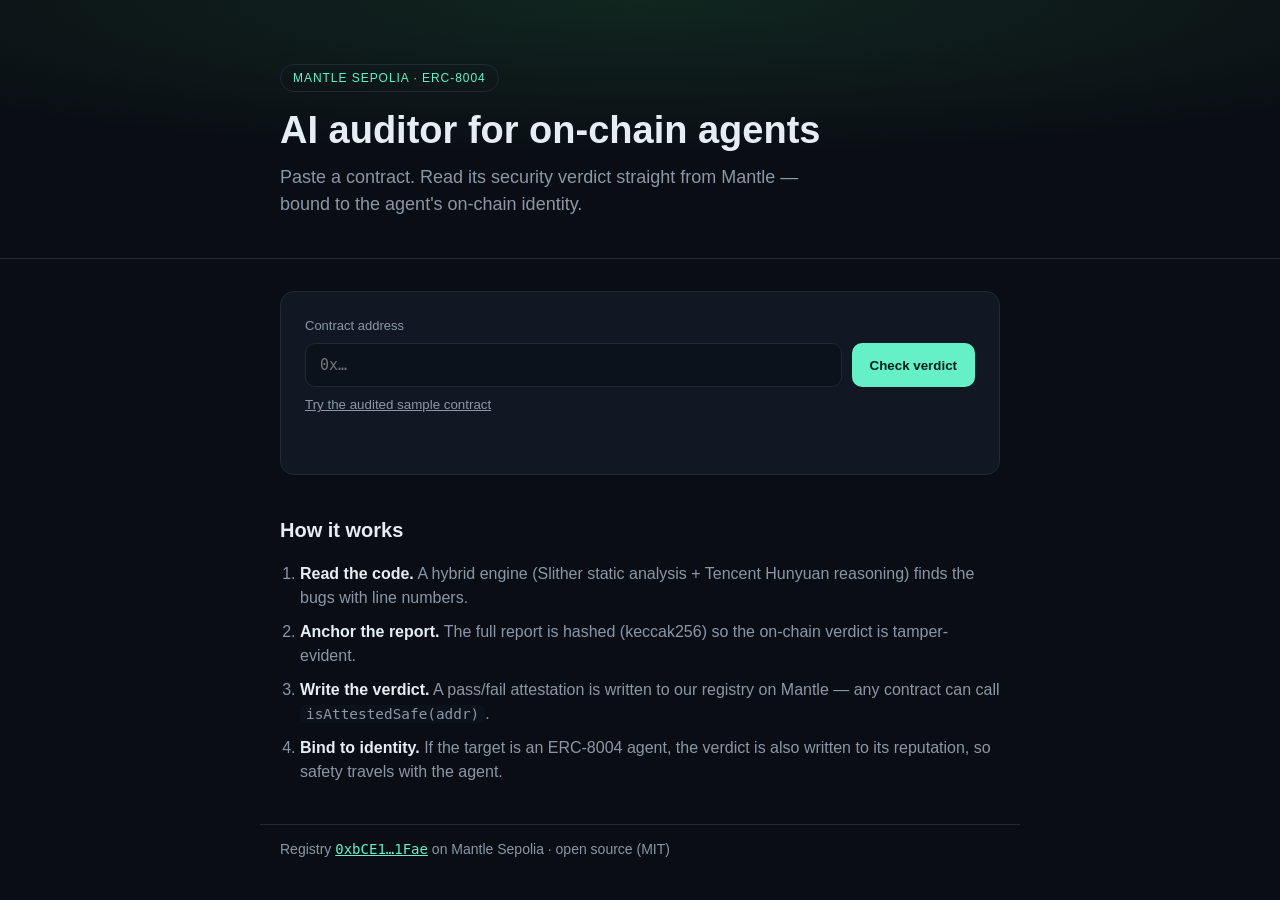
==== docs/index.html @ 2585a939 "Public frontend (reads live verdicts from Mantle), README, MIT LICENSE" ====
<!DOCTYPE html>
<html lang="en">
<head>
  <meta charset="UTF-8" />
  <meta name="viewport" content="width=device-width, initial-scale=1.0" />
  <title>Mantle Agent Auditor — on-chain safety verdicts for AI agents</title>
  <meta name="description" content="AI auditor for on-chain agents. Every verdict is written to Mantle and bound to the contract's ERC-8004 agent identity." />
  <link rel="stylesheet" href="styles.css" />
</head>
<body>
  <header class="hero">
    <div class="wrap">
      <div class="badge">Mantle Sepolia · ERC-8004</div>
      <h1>AI auditor for on-chain agents</h1>
      <p class="tag">Paste a contract. Read its security verdict straight from Mantle — bound to the agent's on-chain identity.</p>
    </div>
  </header>

  <main class="wrap">
    <section class="panel">
      <label for="addr">Contract address</label>
      <div class="row">
        <input id="addr" type="text" placeholder="0x…" spellcheck="false" autocomplete="off" />
        <button id="check">Check verdict</button>
      </div>
      <button id="sample" class="link">Try the audited sample contract</button>
      <p id="status" class="status"></p>
    </section>

    <section id="result" class="result hidden">
      <div class="verdict-head">
        <span id="verdict-pill" class="pill"></span>
        <span id="verdict-target" class="mono"></span>
      </div>
      <div class="grid">
        <div class="cell"><div class="k">Findings</div><div class="v" id="r-count">—</div></div>
        <div class="cell"><div class="k">Highest severity</div><div class="v" id="r-sev">—</div></div>
        <div class="cell"><div class="k">ERC-8004 agent</div><div class="v" id="r-agent">—</div></div>
        <div class="cell"><div class="k">Audited</div><div class="v" id="r-time">—</div></div>
      </div>
      <div class="hashrow"><span class="k">Report hash</span><code id="r-hash" class="mono">—</code></div>
      <div class="hashrow"><span class="k">Auditor</span><code id="r-auditor" class="mono">—</code></div>
      <div id="links" class="links"></div>
    </section>

    <section class="how">
      <h2>How it works</h2>
      <ol>
        <li><b>Read the code.</b> A hybrid engine (Slither static analysis + Tencent Hunyuan reasoning) finds the bugs with line numbers.</li>
        <li><b>Anchor the report.</b> The full report is hashed (keccak256) so the on-chain verdict is tamper-evident.</li>
        <li><b>Write the verdict.</b> A pass/fail attestation is written to our registry on Mantle — any contract can call <code>isAttestedSafe(addr)</code>.</li>
        <li><b>Bind to identity.</b> If the target is an ERC-8004 agent, the verdict is also written to its reputation, so safety travels with the agent.</li>
      </ol>
    </section>
  </main>

  <footer class="wrap">
    <p>Registry <a id="reg-link" class="mono" target="_blank" rel="noopener"></a> on Mantle Sepolia · open source (MIT)</p>
  </footer>

  <script src="vendor/ethers.umd.min.js"></script>
  <script src="app.js"></script>
</body>
</html>
---- docs/styles.css ----
:root {
  --bg: #0a0e14;
  --panel: #121823;
  --line: #1f2937;
  --text: #e6edf3;
  --muted: #8b97a7;
  --accent: #4ade80;
  --bad: #f87171;
  --warn: #fbbf24;
  --mantle: #65f0c8;
}
* { box-sizing: border-box; }
body {
  margin: 0;
  background: var(--bg);
  color: var(--text);
  font: 16px/1.5 -apple-system, BlinkMacSystemFont, "Segoe UI", Roboto, sans-serif;
}
.wrap { max-width: 760px; margin: 0 auto; padding: 0 20px; }
.mono { font-family: ui-monospace, "SF Mono", Menlo, monospace; }

.hero { padding: 64px 0 40px; background: radial-gradient(120% 100% at 50% 0, #11261f 0, var(--bg) 60%); border-bottom: 1px solid var(--line); }
.badge { display: inline-block; font-size: 12px; letter-spacing: .08em; text-transform: uppercase; color: var(--mantle); border: 1px solid var(--line); border-radius: 999px; padding: 4px 12px; margin-bottom: 18px; }
h1 { font-size: 38px; line-height: 1.1; margin: 0 0 12px; }
.tag { color: var(--muted); font-size: 18px; max-width: 560px; margin: 0; }

.panel { background: var(--panel); border: 1px solid var(--line); border-radius: 14px; padding: 24px; margin: 32px 0; }
label { display: block; font-size: 13px; color: var(--muted); margin-bottom: 8px; }
.row { display: flex; gap: 10px; }
input { flex: 1; background: #0c121b; border: 1px solid var(--line); color: var(--text); border-radius: 10px; padding: 12px 14px; font-family: ui-monospace, Menlo, monospace; font-size: 15px; }
input:focus { outline: none; border-color: var(--mantle); }
button { background: var(--mantle); color: #042018; border: 0; border-radius: 10px; padding: 12px 18px; font-weight: 700; cursor: pointer; }
button:hover { filter: brightness(1.08); }
.link { background: none; color: var(--muted); padding: 10px 0 0; font-weight: 500; text-decoration: underline; }
.status { min-height: 20px; margin: 14px 0 0; font-size: 14px; color: var(--muted); }
.status.err { color: var(--bad); }
.status.warn { color: var(--warn); }

.result { background: var(--panel); border: 1px solid var(--line); border-radius: 14px; padding: 24px; margin-bottom: 32px; }
.hidden { display: none; }
.verdict-head { display: flex; align-items: center; gap: 12px; flex-wrap: wrap; margin-bottom: 20px; }
.pill { font-weight: 800; letter-spacing: .06em; padding: 6px 14px; border-radius: 8px; font-size: 14px; }
.pill.ok { background: rgba(74,222,128,.15); color: var(--accent); border: 1px solid rgba(74,222,128,.4); }
.pill.bad { background: rgba(248,113,113,.15); color: var(--bad); border: 1px solid rgba(248,113,113,.4); }
.verdict-target { color: var(--muted); font-size: 14px; word-break: break-all; }

.grid { display: grid; grid-template-columns: repeat(2, 1fr); gap: 1px; background: var(--line); border: 1px solid var(--line); border-radius: 10px; overflow: hidden; margin-bottom: 16px; }
.cell { background: var(--panel); padding: 14px 16px; }
.k { font-size: 12px; color: var(--muted); text-transform: uppercase; letter-spacing: .05em; }
.v { font-size: 18px; font-weight: 600; margin-top: 4px; }
.hashrow { display: flex; gap: 12px; align-items: baseline; padding: 8px 0; border-top: 1px solid var(--line); font-size: 13px; }
.hashrow .k { white-space: nowrap; }
.hashrow code { color: var(--text); word-break: break-all; }
.links { margin-top: 16px; display: flex; gap: 16px; flex-wrap: wrap; align-items: center; }
.links a { color: var(--mantle); text-decoration: none; }
.erc { font-size: 13px; color: var(--accent); border: 1px solid rgba(74,222,128,.3); border-radius: 999px; padding: 4px 12px; }

.how { margin: 40px 0; }
.how h2 { font-size: 20px; }
.how ol { padding-left: 20px; color: var(--muted); }
.how li { margin-bottom: 10px; }
.how b { color: var(--text); }
code { font-family: ui-monospace, Menlo, monospace; background: #0c121b; padding: 1px 6px; border-radius: 5px; font-size: .9em; }

footer { border-top: 1px solid var(--line); padding: 24px 0 48px; color: var(--muted); font-size: 14px; }
footer a { color: var(--mantle); }

@media (max-width: 560px) { h1 { font-size: 30px; } .row { flex-direction: column; } }
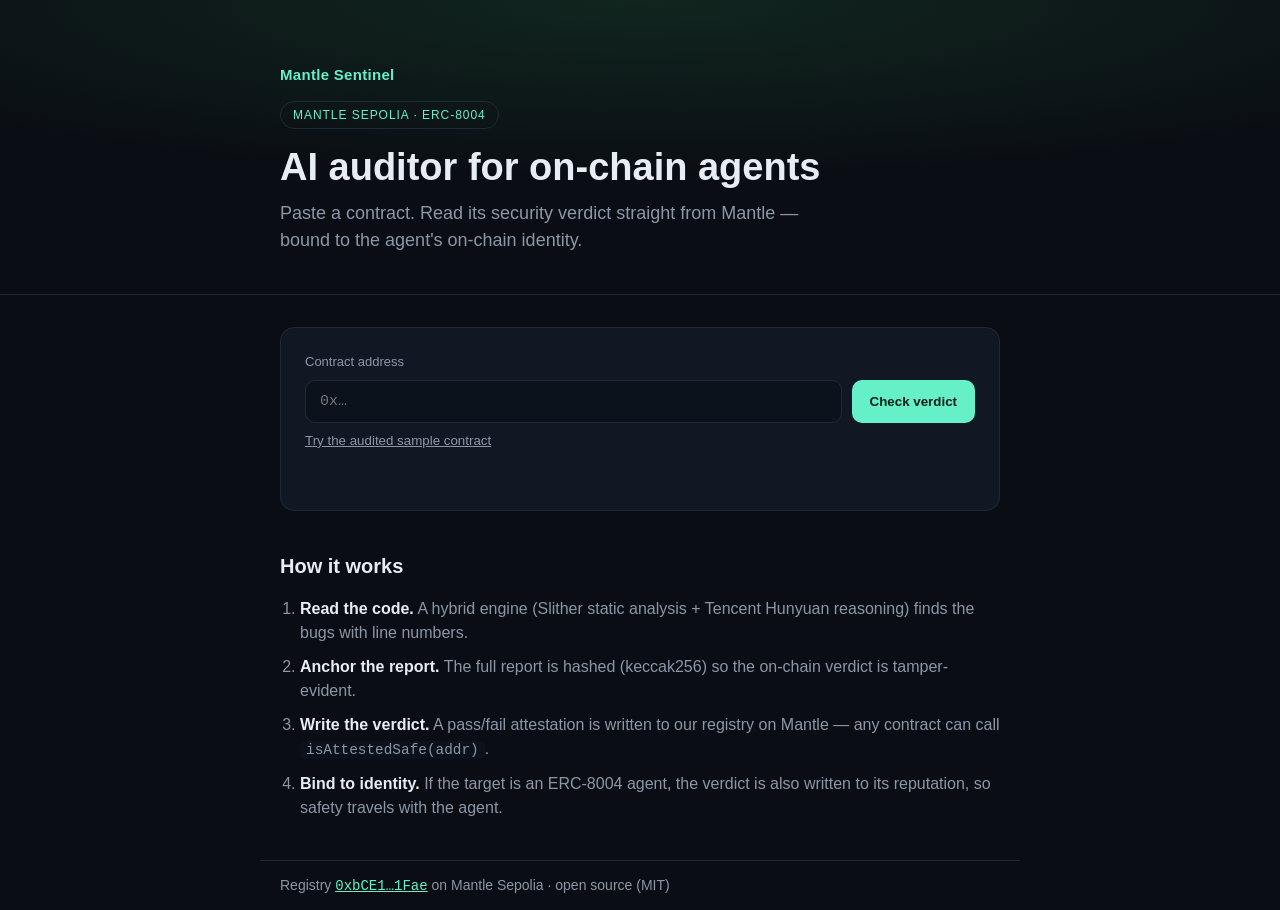
==== commit 7c73f841: "Rebrand to Mantle Sentinel" ====
--- a/docs/index.html
+++ b/docs/index.html
@@ -3,13 +3,14 @@
 <head>
   <meta charset="UTF-8" />
   <meta name="viewport" content="width=device-width, initial-scale=1.0" />
-  <title>Mantle Agent Auditor — on-chain safety verdicts for AI agents</title>
-  <meta name="description" content="AI auditor for on-chain agents. Every verdict is written to Mantle and bound to the contract's ERC-8004 agent identity." />
+  <title>Mantle Sentinel — on-chain safety verdicts for AI agents</title>
+  <meta name="description" content="Mantle Sentinel: AI auditor for on-chain agents. Every verdict is written to Mantle and bound to the contract's ERC-8004 agent identity." />
   <link rel="stylesheet" href="styles.css" />
 </head>
 <body>
   <header class="hero">
     <div class="wrap">
+      <div class="brand">Mantle Sentinel</div>
       <div class="badge">Mantle Sepolia · ERC-8004</div>
       <h1>AI auditor for on-chain agents</h1>
       <p class="tag">Paste a contract. Read its security verdict straight from Mantle — bound to the agent's on-chain identity.</p>
--- a/docs/styles.css
+++ b/docs/styles.css
@@ -20,6 +20,7 @@
 .mono { font-family: ui-monospace, "SF Mono", Menlo, monospace; }
 
 .hero { padding: 64px 0 40px; background: radial-gradient(120% 100% at 50% 0, #11261f 0, var(--bg) 60%); border-bottom: 1px solid var(--line); }
+.brand { font-weight: 800; font-size: 15px; letter-spacing: .02em; color: var(--mantle); margin-bottom: 14px; }
 .badge { display: inline-block; font-size: 12px; letter-spacing: .08em; text-transform: uppercase; color: var(--mantle); border: 1px solid var(--line); border-radius: 999px; padding: 4px 12px; margin-bottom: 18px; }
 h1 { font-size: 38px; line-height: 1.1; margin: 0 0 12px; }
 .tag { color: var(--muted); font-size: 18px; max-width: 560px; margin: 0; }
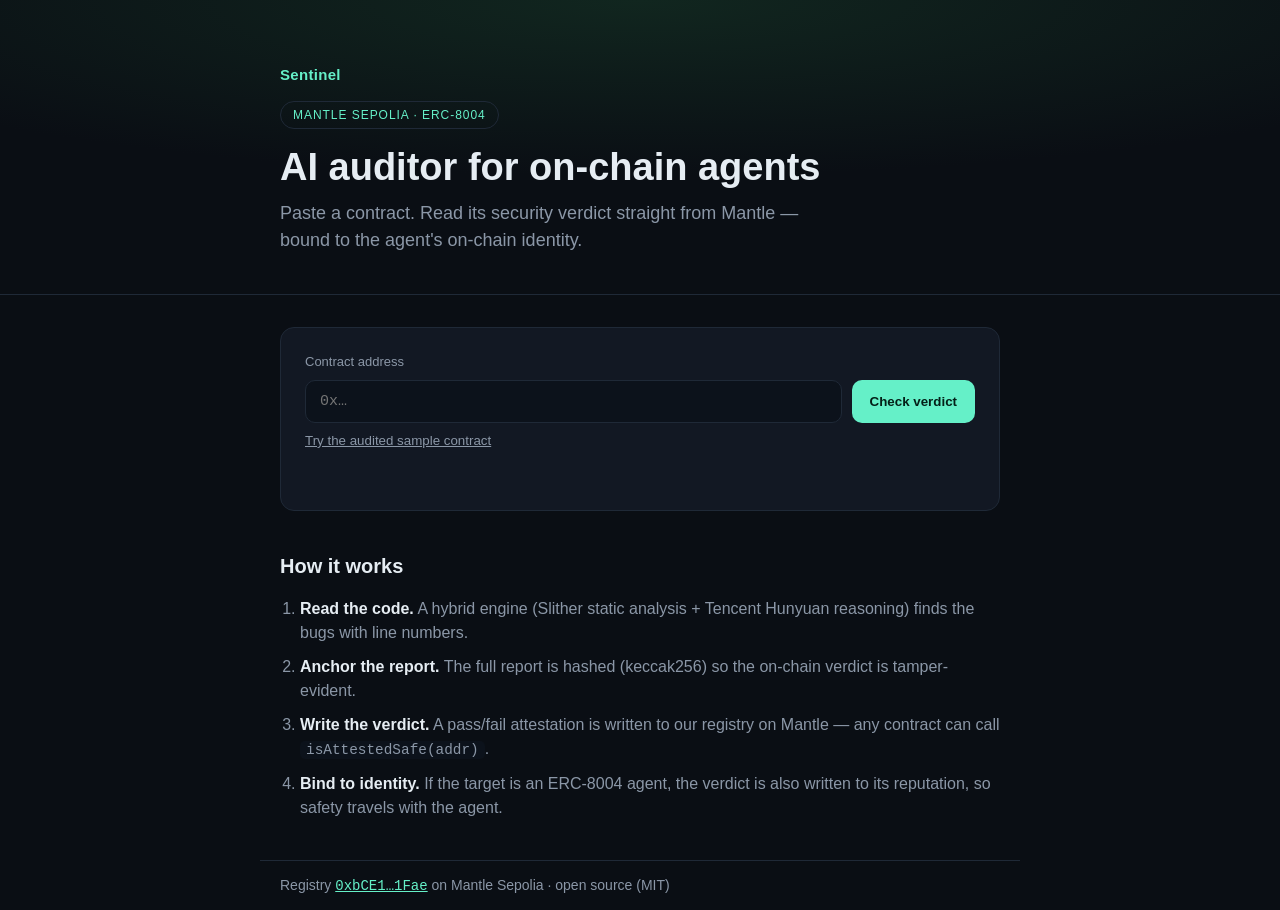
==== commit 8b4bd5e4: "Official name is Sentinel (repo/folder stays mantle-sentinel); add live demo link" ====
--- a/docs/index.html
+++ b/docs/index.html
@@ -3,14 +3,14 @@
 <head>
   <meta charset="UTF-8" />
   <meta name="viewport" content="width=device-width, initial-scale=1.0" />
-  <title>Mantle Sentinel — on-chain safety verdicts for AI agents</title>
-  <meta name="description" content="Mantle Sentinel: AI auditor for on-chain agents. Every verdict is written to Mantle and bound to the contract's ERC-8004 agent identity." />
+  <title>Sentinel — on-chain safety verdicts for AI agents</title>
+  <meta name="description" content="Sentinel: AI auditor for on-chain agents. Every verdict is written to Mantle and bound to the contract's ERC-8004 agent identity." />
   <link rel="stylesheet" href="styles.css" />
 </head>
 <body>
   <header class="hero">
     <div class="wrap">
-      <div class="brand">Mantle Sentinel</div>
+      <div class="brand">Sentinel</div>
       <div class="badge">Mantle Sepolia · ERC-8004</div>
       <h1>AI auditor for on-chain agents</h1>
       <p class="tag">Paste a contract. Read its security verdict straight from Mantle — bound to the agent's on-chain identity.</p>
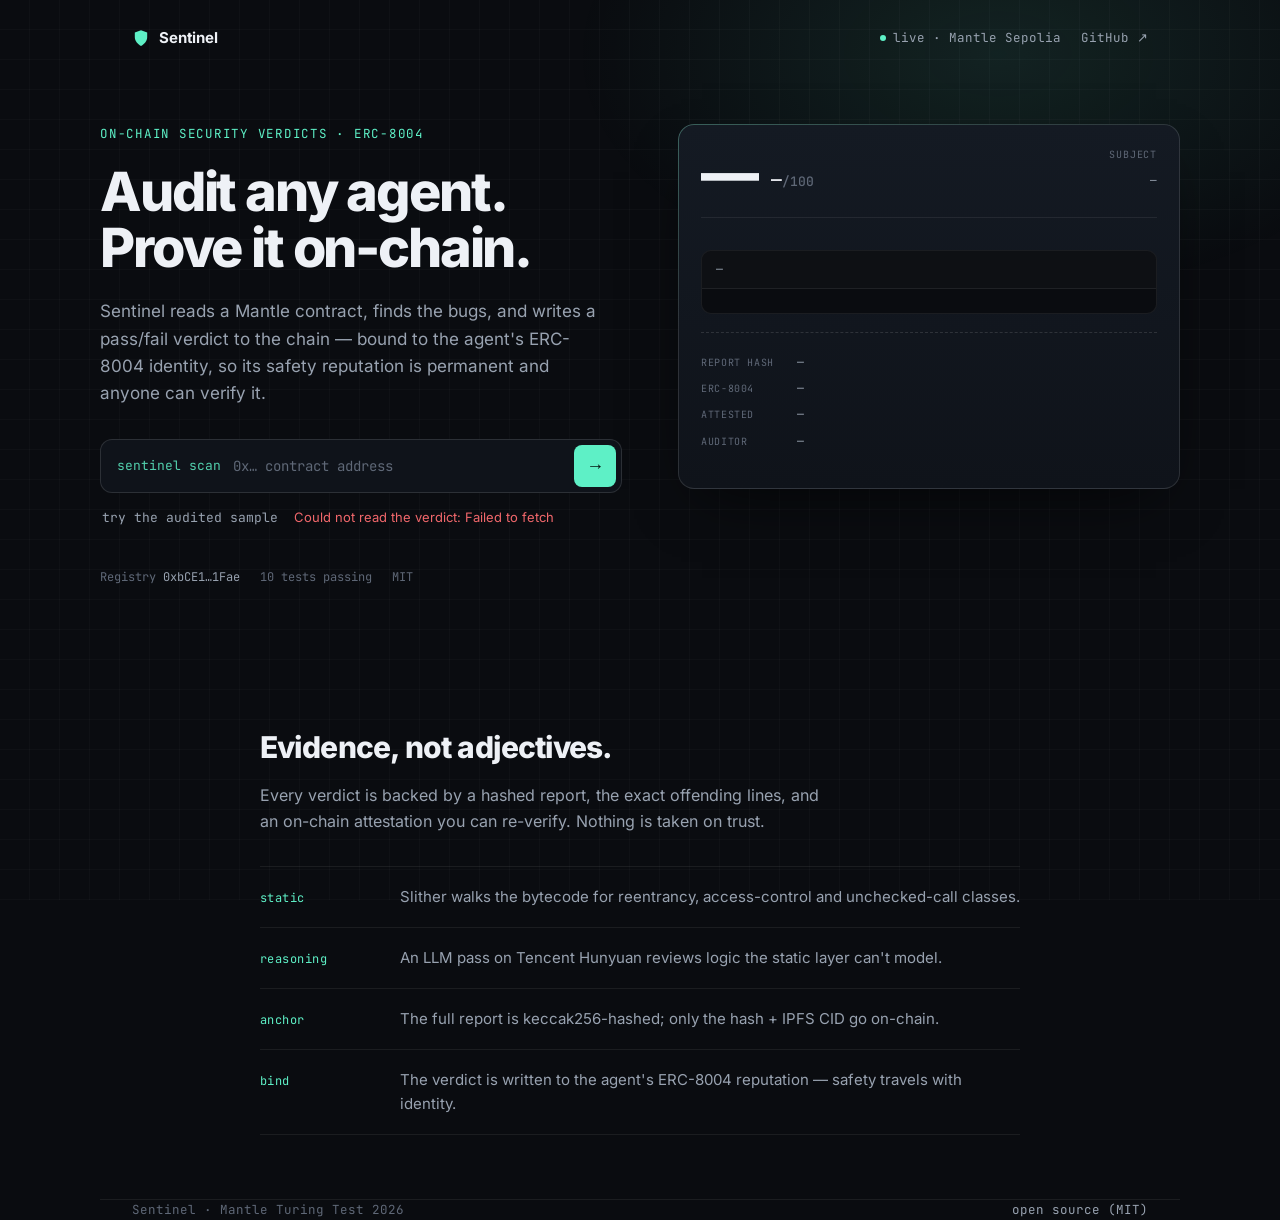
==== commit 294e5a1e: "Redesign from real comparable research: verdict-as-credential with flagged code (visually verified)" ====
--- a/docs/index.html
+++ b/docs/index.html
@@ -3,60 +3,102 @@
 <head>
   <meta charset="UTF-8" />
   <meta name="viewport" content="width=device-width, initial-scale=1.0" />
-  <title>Sentinel — on-chain safety verdicts for AI agents</title>
-  <meta name="description" content="Sentinel: AI auditor for on-chain agents. Every verdict is written to Mantle and bound to the contract's ERC-8004 agent identity." />
+  <title>Sentinel — on-chain security verdicts for AI agents</title>
+  <meta name="description" content="Sentinel audits any Mantle contract and writes a pass/fail security verdict on-chain, bound to the contract's ERC-8004 agent identity." />
+  <meta property="og:title" content="Sentinel — on-chain security verdicts for AI agents" />
+  <meta property="og:description" content="Paste a Mantle contract. Sentinel finds the bugs and writes a verifiable verdict on-chain, bound to the agent's ERC-8004 identity." />
+  <meta property="og:type" content="website" />
+  <meta property="og:url" content="https://yonkoo11.github.io/mantle-sentinel/" />
+  <meta name="twitter:card" content="summary_large_image" />
+  <link rel="icon" href="data:image/svg+xml,%3Csvg xmlns='http://www.w3.org/2000/svg' viewBox='0 0 32 32'%3E%3Cpath d='M16 2l11 4v8c0 7-4.7 12.5-11 16C9.7 26.5 5 21 5 14V6z' fill='%235ef0c6'/%3E%3Cpath d='M11 16l4 4 7-8' stroke='%23061712' stroke-width='2.6' fill='none' stroke-linecap='round' stroke-linejoin='round'/%3E%3C/svg%3E" />
   <link rel="stylesheet" href="styles.css" />
 </head>
 <body>
-  <header class="hero">
-    <div class="wrap">
-      <div class="brand">Sentinel</div>
-      <div class="badge">Mantle Sepolia · ERC-8004</div>
-      <h1>AI auditor for on-chain agents</h1>
-      <p class="tag">Paste a contract. Read its security verdict straight from Mantle — bound to the agent's on-chain identity.</p>
+  <div class="bg" aria-hidden="true"></div>
+
+  <header class="nav wrap">
+    <div class="brand"><span class="mark" aria-hidden="true"></span>Sentinel</div>
+    <div class="nav-right">
+      <span class="live"><span class="dot"></span>live · Mantle Sepolia</span>
+      <a href="https://github.com/Yonkoo11/mantle-sentinel" target="_blank" rel="noopener">GitHub ↗</a>
     </div>
   </header>
 
-  <main class="wrap">
-    <section class="panel">
-      <label for="addr">Contract address</label>
-      <div class="row">
-        <input id="addr" type="text" placeholder="0x…" spellcheck="false" autocomplete="off" />
-        <button id="check">Check verdict</button>
+  <main>
+    <section class="hero wrap">
+      <div class="hero-left">
+        <p class="eyebrow">On-chain security verdicts · ERC-8004</p>
+        <h1>Audit any agent.<br>Prove it <span class="nb">on-chain.</span></h1>
+        <p class="lede">Sentinel reads a Mantle contract, finds the bugs, and writes a pass/fail
+          verdict to the chain — bound to the agent's ERC-8004 identity, so its safety reputation
+          is permanent and anyone can verify it.</p>
+
+        <div class="scan">
+          <span class="prompt">sentinel&nbsp;scan</span>
+          <input id="addr" type="text" placeholder="0x… contract address" spellcheck="false" autocomplete="off" aria-label="Contract address" />
+          <button id="check" aria-label="Check verdict">→</button>
+        </div>
+        <div class="scan-meta">
+          <button id="sample" class="link">try the audited sample</button>
+          <span id="status" class="status" role="status" aria-live="polite"></span>
+        </div>
+
+        <ul class="trust">
+          <li>Registry <a id="reg-link" class="mono" target="_blank" rel="noopener"></a></li>
+          <li>10 tests passing</li>
+          <li>MIT</li>
+        </ul>
       </div>
-      <button id="sample" class="link">Try the audited sample contract</button>
-      <p id="status" class="status"></p>
+
+      <!-- SIGNATURE: the verdict credential -->
+      <aside id="credential" class="credential" aria-label="Security verdict">
+        <div class="cred-top">
+          <div class="grade-wrap">
+            <span id="grade" class="grade">—</span>
+            <div class="grade-meta">
+              <span id="verdict-pill" class="pill"></span>
+              <span class="score-line"><span id="score">—</span><span class="score-max">/100</span></span>
+            </div>
+          </div>
+          <div class="cred-target">
+            <span class="k">Subject</span>
+            <code id="verdict-target" class="mono">—</code>
+          </div>
+        </div>
+
+        <div class="sevstrip" id="sevstrip"></div>
+
+        <div class="excerpt" id="excerpt">
+          <div class="excerpt-head"><span id="excerpt-label" class="mono">—</span></div>
+          <pre id="code" class="code" aria-hidden="false"></pre>
+        </div>
+
+        <div class="receipt">
+          <div class="receipt-row"><span class="k">Report hash</span><code id="r-hash" class="mono">—</code></div>
+          <div class="receipt-row"><span class="k">ERC-8004</span><code id="r-agent" class="mono">—</code></div>
+          <div class="receipt-row"><span class="k">Attested</span><code id="r-time" class="mono">—</code></div>
+          <div class="receipt-row"><span class="k">Auditor</span><code id="r-auditor" class="mono">—</code></div>
+          <div id="links" class="receipt-links"></div>
+        </div>
+      </aside>
     </section>
 
-    <section id="result" class="result hidden">
-      <div class="verdict-head">
-        <span id="verdict-pill" class="pill"></span>
-        <span id="verdict-target" class="mono"></span>
+    <section class="checks wrap" aria-label="What Sentinel checks">
+      <h2>Evidence, not adjectives.</h2>
+      <p class="section-lede">Every verdict is backed by a hashed report, the exact offending lines, and an
+        on-chain attestation you can re-verify. Nothing is taken on trust.</p>
+      <div class="ledger">
+        <div class="led"><span class="led-k mono">static</span><span class="led-v">Slither walks the bytecode for reentrancy, access-control and unchecked-call classes.</span></div>
+        <div class="led"><span class="led-k mono">reasoning</span><span class="led-v">An LLM pass on Tencent Hunyuan reviews logic the static layer can't model.</span></div>
+        <div class="led"><span class="led-k mono">anchor</span><span class="led-v">The full report is keccak256-hashed; only the hash + IPFS CID go on-chain.</span></div>
+        <div class="led"><span class="led-k mono">bind</span><span class="led-v">The verdict is written to the agent's ERC-8004 reputation — safety travels with identity.</span></div>
       </div>
-      <div class="grid">
-        <div class="cell"><div class="k">Findings</div><div class="v" id="r-count">—</div></div>
-        <div class="cell"><div class="k">Highest severity</div><div class="v" id="r-sev">—</div></div>
-        <div class="cell"><div class="k">ERC-8004 agent</div><div class="v" id="r-agent">—</div></div>
-        <div class="cell"><div class="k">Audited</div><div class="v" id="r-time">—</div></div>
-      </div>
-      <div class="hashrow"><span class="k">Report hash</span><code id="r-hash" class="mono">—</code></div>
-      <div class="hashrow"><span class="k">Auditor</span><code id="r-auditor" class="mono">—</code></div>
-      <div id="links" class="links"></div>
-    </section>
-
-    <section class="how">
-      <h2>How it works</h2>
-      <ol>
-        <li><b>Read the code.</b> A hybrid engine (Slither static analysis + Tencent Hunyuan reasoning) finds the bugs with line numbers.</li>
-        <li><b>Anchor the report.</b> The full report is hashed (keccak256) so the on-chain verdict is tamper-evident.</li>
-        <li><b>Write the verdict.</b> A pass/fail attestation is written to our registry on Mantle — any contract can call <code>isAttestedSafe(addr)</code>.</li>
-        <li><b>Bind to identity.</b> If the target is an ERC-8004 agent, the verdict is also written to its reputation, so safety travels with the agent.</li>
-      </ol>
     </section>
   </main>
 
   <footer class="wrap">
-    <p>Registry <a id="reg-link" class="mono" target="_blank" rel="noopener"></a> on Mantle Sepolia · open source (MIT)</p>
+    <span>Sentinel · Mantle Turing Test 2026</span>
+    <span><a href="https://github.com/Yonkoo11/mantle-sentinel" target="_blank" rel="noopener">open source (MIT)</a></span>
   </footer>
 
   <script src="vendor/ethers.umd.min.js"></script>
--- a/docs/styles.css
+++ b/docs/styles.css
@@ -1,69 +1,152 @@
+/* ---- fonts (vendored, offline-safe) ---- */
+@font-face { font-family: Inter; font-weight: 400; font-display: swap; src: url("vendor/fonts/inter-latin-400-normal.woff2") format("woff2"); }
+@font-face { font-family: Inter; font-weight: 600; font-display: swap; src: url("vendor/fonts/inter-latin-600-normal.woff2") format("woff2"); }
+@font-face { font-family: Inter; font-weight: 700; font-display: swap; src: url("vendor/fonts/inter-latin-700-normal.woff2") format("woff2"); }
+@font-face { font-family: Inter; font-weight: 800; font-display: swap; src: url("vendor/fonts/inter-latin-800-normal.woff2") format("woff2"); }
+@font-face { font-family: "JBMono"; font-weight: 400; font-display: swap; src: url("vendor/fonts/jetbrains-mono-latin-400-normal.woff2") format("woff2"); }
+@font-face { font-family: "JBMono"; font-weight: 500; font-display: swap; src: url("vendor/fonts/jetbrains-mono-latin-500-normal.woff2") format("woff2"); }
+@font-face { font-family: "JBMono"; font-weight: 700; font-display: swap; src: url("vendor/fonts/jetbrains-mono-latin-700-normal.woff2") format("woff2"); }
+
 :root {
-  --bg: #0a0e14;
-  --panel: #121823;
-  --line: #1f2937;
-  --text: #e6edf3;
-  --muted: #8b97a7;
-  --accent: #4ade80;
-  --bad: #f87171;
-  --warn: #fbbf24;
-  --mantle: #65f0c8;
+  --base: #0a0c10;
+  --s1: #0f131a;
+  --s2: #141a23;
+  --s3: #1b222d;
+  --line: rgba(255, 255, 255, 0.07);
+  --line2: rgba(255, 255, 255, 0.12);
+  --text: #eef1f6;
+  --muted: #98a2b0;
+  --faint: #5f6877;
+  --mint: #5ef0c6;     /* brand accent — rationed like punctuation */
+  --red: #f0676b;
+  --amber: #e8b341;
+  --green: #57c694;    /* scarce — pass only */
+  --ink: #061712;
+  --sans: Inter, -apple-system, BlinkMacSystemFont, "Segoe UI", sans-serif;
+  --mono: "JBMono", ui-monospace, "SF Mono", Menlo, monospace;
+  --ease: cubic-bezier(0.4, 0, 0.2, 1);
 }
+
 * { box-sizing: border-box; }
-body {
-  margin: 0;
-  background: var(--bg);
-  color: var(--text);
-  font: 16px/1.5 -apple-system, BlinkMacSystemFont, "Segoe UI", Roboto, sans-serif;
+html { -webkit-text-size-adjust: 100%; }
+body { margin: 0; background: var(--base); color: var(--text); font-family: var(--sans);
+  font-size: 16px; line-height: 1.6; -webkit-font-smoothing: antialiased; text-rendering: optimizeLegibility; overflow-x: hidden; }
+.mono { font-family: var(--mono); font-variant-numeric: tabular-nums; }
+a { color: var(--mint); text-decoration: none; }
+.wrap { max-width: 1080px; margin: 0 auto; padding: 0 32px; }
+
+/* living background — one confined glow, faint grid, off-black */
+.bg { position: fixed; inset: 0; z-index: -1; pointer-events: none;
+  background:
+    radial-gradient(46% 38% at 78% 6%, rgba(94, 240, 198, 0.10), transparent 72%),
+    linear-gradient(transparent 0 96%, rgba(255,255,255,0.022) 96%) 0 0 / 100% 30px,
+    linear-gradient(90deg, transparent 0 96%, rgba(255,255,255,0.022) 96%) 0 0 / 30px 100%; }
+
+/* nav */
+.nav { display: flex; align-items: center; justify-content: space-between; padding-top: 26px; padding-bottom: 26px; }
+.brand { display: flex; align-items: center; gap: 9px; font-weight: 700; font-size: 15px; letter-spacing: -0.01em; }
+.mark { width: 18px; height: 18px; background: var(--mint); box-shadow: 0 0 16px rgba(94, 240, 198, 0.45);
+  -webkit-mask: url("data:image/svg+xml,%3Csvg xmlns='http://www.w3.org/2000/svg' viewBox='0 0 32 32'%3E%3Cpath d='M16 2l11 4v8c0 7-4.7 12.5-11 16C9.7 26.5 5 21 5 14V6z'/%3E%3C/svg%3E") center/contain no-repeat;
+  mask: url("data:image/svg+xml,%3Csvg xmlns='http://www.w3.org/2000/svg' viewBox='0 0 32 32'%3E%3Cpath d='M16 2l11 4v8c0 7-4.7 12.5-11 16C9.7 26.5 5 21 5 14V6z'/%3E%3C/svg%3E") center/contain no-repeat; }
+.nav-right { display: flex; align-items: center; gap: 20px; font-family: var(--mono); font-size: 12.5px; color: var(--muted); }
+.nav-right a { color: var(--muted); }
+.nav-right a:hover { color: var(--text); }
+.live { display: flex; align-items: center; gap: 7px; }
+.live .dot { width: 6px; height: 6px; border-radius: 50%; background: var(--mint); box-shadow: 0 0 0 0 rgba(94,240,198,.6); animation: pulse 2.6s var(--ease) infinite; }
+@keyframes pulse { 0% { box-shadow: 0 0 0 0 rgba(94,240,198,.5); } 70% { box-shadow: 0 0 0 6px rgba(94,240,198,0); } 100% { box-shadow: 0 0 0 0 rgba(94,240,198,0); } }
+
+/* hero — asymmetric editorial split */
+.hero { display: grid; grid-template-columns: 1.02fr 0.98fr; gap: 56px; align-items: start; padding: 48px 0 96px; }
+.eyebrow { font-family: var(--mono); font-size: 12.5px; letter-spacing: 0.06em; text-transform: uppercase; color: var(--mint); margin: 0 0 20px; }
+h1 { font-size: clamp(38px, 4.7vw, 54px); line-height: 1.04; letter-spacing: -0.04em; font-weight: 800; margin: 0 0 22px; }
+h1 .nb { white-space: nowrap; }
+.lede { font-size: 17px; line-height: 1.6; color: var(--muted); max-width: 46ch; margin: 0 0 32px; }
+
+.scan { display: flex; align-items: center; gap: 0; background: var(--s1); border: 1px solid var(--line2); border-radius: 12px; padding: 5px 5px 5px 16px; transition: border-color 150ms var(--ease), box-shadow 150ms var(--ease); }
+.scan:focus-within { border-color: var(--mint); box-shadow: 0 0 0 3px rgba(94,240,198,0.16); }
+.prompt { font-family: var(--mono); font-size: 13px; color: var(--mint); white-space: nowrap; opacity: 0.85; }
+.scan input { flex: 1; min-width: 0; background: none; border: 0; color: var(--text); font-family: var(--mono); font-size: 14px; padding: 12px 12px; font-variant-numeric: tabular-nums; }
+.scan input::placeholder { color: var(--faint); }
+.scan input:focus { outline: none; }
+.scan button { background: var(--mint); color: var(--ink); border: 0; border-radius: 8px; width: 42px; height: 42px; font-size: 18px; font-weight: 700; cursor: pointer; flex: none; transition: transform 80ms var(--ease), filter 150ms var(--ease); }
+@media (hover: hover) { .scan button:hover { filter: brightness(1.08); } }
+.scan button:active { transform: scale(0.94); }
+.scan button:focus-visible { outline: none; box-shadow: 0 0 0 3px rgba(94,240,198,0.4); }
+.scan-meta { display: flex; align-items: center; gap: 16px; margin: 14px 2px 0; min-height: 20px; }
+.link { background: none; border: 0; color: var(--muted); cursor: pointer; font-size: 13px; font-family: var(--mono); padding: 0; }
+.link:hover { color: var(--mint); }
+.status { font-size: 13px; color: var(--muted); }
+.status.err { color: var(--red); }
+.status.warn { color: var(--amber); }
+.status.loading::after { content: ""; display: inline-block; width: 11px; height: 11px; margin-left: 7px; vertical-align: -1px; border: 2px solid var(--line2); border-top-color: var(--mint); border-radius: 50%; animation: spin .7s linear infinite; }
+@keyframes spin { to { transform: rotate(360deg); } }
+.trust { list-style: none; display: flex; flex-wrap: wrap; gap: 20px; padding: 0; margin: 40px 0 0; font-family: var(--mono); font-size: 12px; color: var(--faint); }
+.trust a { color: var(--muted); }
+
+/* ---- the verdict credential (signature element) ---- */
+.credential { position: relative; background: linear-gradient(180deg, var(--s2), var(--s1)); border: 1px solid var(--line2);
+  border-radius: 16px; padding: 22px; box-shadow: 0 24px 60px -24px rgba(0,0,0,0.7); }
+.credential::before { content: ""; position: absolute; inset: -1px; border-radius: 16px; padding: 1px; pointer-events: none;
+  background: linear-gradient(160deg, rgba(94,240,198,0.25), transparent 38%); -webkit-mask: linear-gradient(#000 0 0) content-box, linear-gradient(#000 0 0); -webkit-mask-composite: xor; mask-composite: exclude; }
+.credential.enter { animation: rise 300ms var(--ease); }
+@keyframes rise { from { opacity: 0; transform: translateY(8px) scale(0.99); } to { opacity: 1; transform: none; } }
+
+.cred-top { display: flex; justify-content: space-between; align-items: flex-start; gap: 16px; padding-bottom: 18px; border-bottom: 1px solid var(--line); }
+.grade-wrap { display: flex; align-items: center; gap: 14px; }
+.grade { font-size: 58px; font-weight: 800; line-height: 0.9; letter-spacing: -0.04em; }
+.grade-meta { display: flex; flex-direction: column; gap: 7px; }
+.pill { font-family: var(--mono); font-weight: 700; font-size: 12px; letter-spacing: 0.08em; padding: 4px 10px; border-radius: 6px; width: fit-content; }
+.pill.ok { background: rgba(87,198,148,0.12); color: var(--green); box-shadow: inset 0 0 0 1px rgba(87,198,148,0.35); }
+.pill.bad { background: rgba(240,103,107,0.12); color: var(--red); box-shadow: inset 0 0 0 1px rgba(240,103,107,0.35); }
+.score-line { font-family: var(--mono); font-size: 18px; font-weight: 500; }
+.score-max { color: var(--faint); font-size: 13px; }
+.cred-target { text-align: right; max-width: 46%; }
+.cred-target .k { display: block; font-family: var(--mono); font-size: 10px; letter-spacing: 0.08em; text-transform: uppercase; color: var(--faint); margin-bottom: 3px; }
+.cred-target code { font-size: 11px; color: var(--muted); word-break: break-all; }
+
+.sevstrip { display: flex; gap: 8px; flex-wrap: wrap; padding: 16px 0; }
+.sev { font-family: var(--mono); font-size: 11px; letter-spacing: 0.04em; padding: 4px 9px; border-radius: 5px; border: 1px solid var(--line2); color: var(--muted); }
+.sev b { font-weight: 700; }
+.sev.high { color: var(--red); border-color: rgba(240,103,107,0.4); }
+.sev.med { color: var(--amber); border-color: rgba(232,179,65,0.4); }
+.sev.info { color: var(--muted); }
+
+/* code excerpt — real evidence at the flagged line */
+.excerpt { background: var(--base); border: 1px solid var(--line); border-radius: 10px; overflow: hidden; }
+.excerpt-head { padding: 9px 14px; border-bottom: 1px solid var(--line); font-size: 11.5px; color: var(--muted); background: rgba(255,255,255,0.015); }
+.code { margin: 0; padding: 12px 0; font-family: var(--mono); font-size: 12px; line-height: 1.65; overflow-x: auto; }
+.code .ln { display: block; padding: 0 14px; white-space: pre; color: var(--text); }
+.code .ln .num { display: inline-block; width: 26px; color: var(--faint); user-select: none; }
+.code .ln.flag { background: rgba(240,103,107,0.10); box-shadow: inset 2px 0 0 var(--red); }
+.code .kw { color: #c4a2ff; } .code .cm { color: var(--faint); font-style: italic; } .code .fn { color: var(--mint); } .code .st { color: #e8b341; }
+
+.receipt { margin-top: 18px; padding-top: 16px; border-top: 1px dashed var(--line2); }
+.receipt-row { display: flex; gap: 12px; align-items: baseline; padding: 4px 0; font-size: 11.5px; }
+.receipt-row .k { font-family: var(--mono); font-size: 10px; letter-spacing: 0.06em; text-transform: uppercase; color: var(--faint); min-width: 84px; }
+.receipt-row code { color: var(--muted); word-break: break-all; }
+.receipt-links { margin-top: 12px; display: flex; gap: 14px; flex-wrap: wrap; font-family: var(--mono); font-size: 12px; }
+
+/* checks / ledger section */
+.checks { padding: 40px 0 64px; max-width: 760px; }
+.checks h2 { font-size: 30px; letter-spacing: -0.03em; font-weight: 800; margin: 0 0 12px; }
+.section-lede { color: var(--muted); font-size: 16px; max-width: 56ch; margin: 0 0 32px; }
+.ledger { display: grid; gap: 0; border-top: 1px solid var(--line); }
+.led { display: grid; grid-template-columns: 120px 1fr; gap: 20px; padding: 18px 0; border-bottom: 1px solid var(--line); align-items: baseline; }
+.led-k { color: var(--mint); font-size: 12px; letter-spacing: 0.04em; }
+.led-v { color: var(--muted); font-size: 15px; }
+
+footer { display: flex; justify-content: space-between; flex-wrap: wrap; gap: 12px; border-top: 1px solid var(--line); padding: 26px 0 56px; font-family: var(--mono); font-size: 12.5px; color: var(--faint); }
+footer a { color: var(--muted); }
+
+@media (max-width: 880px) {
+  .hero { grid-template-columns: 1fr; gap: 40px; padding-bottom: 64px; }
+  h1 { font-size: clamp(36px, 9vw, 52px); }
+  .credential { order: 2; }
 }
-.wrap { max-width: 760px; margin: 0 auto; padding: 0 20px; }
-.mono { font-family: ui-monospace, "SF Mono", Menlo, monospace; }
-
-.hero { padding: 64px 0 40px; background: radial-gradient(120% 100% at 50% 0, #11261f 0, var(--bg) 60%); border-bottom: 1px solid var(--line); }
-.brand { font-weight: 800; font-size: 15px; letter-spacing: .02em; color: var(--mantle); margin-bottom: 14px; }
-.badge { display: inline-block; font-size: 12px; letter-spacing: .08em; text-transform: uppercase; color: var(--mantle); border: 1px solid var(--line); border-radius: 999px; padding: 4px 12px; margin-bottom: 18px; }
-h1 { font-size: 38px; line-height: 1.1; margin: 0 0 12px; }
-.tag { color: var(--muted); font-size: 18px; max-width: 560px; margin: 0; }
-
-.panel { background: var(--panel); border: 1px solid var(--line); border-radius: 14px; padding: 24px; margin: 32px 0; }
-label { display: block; font-size: 13px; color: var(--muted); margin-bottom: 8px; }
-.row { display: flex; gap: 10px; }
-input { flex: 1; background: #0c121b; border: 1px solid var(--line); color: var(--text); border-radius: 10px; padding: 12px 14px; font-family: ui-monospace, Menlo, monospace; font-size: 15px; }
-input:focus { outline: none; border-color: var(--mantle); }
-button { background: var(--mantle); color: #042018; border: 0; border-radius: 10px; padding: 12px 18px; font-weight: 700; cursor: pointer; }
-button:hover { filter: brightness(1.08); }
-.link { background: none; color: var(--muted); padding: 10px 0 0; font-weight: 500; text-decoration: underline; }
-.status { min-height: 20px; margin: 14px 0 0; font-size: 14px; color: var(--muted); }
-.status.err { color: var(--bad); }
-.status.warn { color: var(--warn); }
-
-.result { background: var(--panel); border: 1px solid var(--line); border-radius: 14px; padding: 24px; margin-bottom: 32px; }
-.hidden { display: none; }
-.verdict-head { display: flex; align-items: center; gap: 12px; flex-wrap: wrap; margin-bottom: 20px; }
-.pill { font-weight: 800; letter-spacing: .06em; padding: 6px 14px; border-radius: 8px; font-size: 14px; }
-.pill.ok { background: rgba(74,222,128,.15); color: var(--accent); border: 1px solid rgba(74,222,128,.4); }
-.pill.bad { background: rgba(248,113,113,.15); color: var(--bad); border: 1px solid rgba(248,113,113,.4); }
-.verdict-target { color: var(--muted); font-size: 14px; word-break: break-all; }
-
-.grid { display: grid; grid-template-columns: repeat(2, 1fr); gap: 1px; background: var(--line); border: 1px solid var(--line); border-radius: 10px; overflow: hidden; margin-bottom: 16px; }
-.cell { background: var(--panel); padding: 14px 16px; }
-.k { font-size: 12px; color: var(--muted); text-transform: uppercase; letter-spacing: .05em; }
-.v { font-size: 18px; font-weight: 600; margin-top: 4px; }
-.hashrow { display: flex; gap: 12px; align-items: baseline; padding: 8px 0; border-top: 1px solid var(--line); font-size: 13px; }
-.hashrow .k { white-space: nowrap; }
-.hashrow code { color: var(--text); word-break: break-all; }
-.links { margin-top: 16px; display: flex; gap: 16px; flex-wrap: wrap; align-items: center; }
-.links a { color: var(--mantle); text-decoration: none; }
-.erc { font-size: 13px; color: var(--accent); border: 1px solid rgba(74,222,128,.3); border-radius: 999px; padding: 4px 12px; }
-
-.how { margin: 40px 0; }
-.how h2 { font-size: 20px; }
-.how ol { padding-left: 20px; color: var(--muted); }
-.how li { margin-bottom: 10px; }
-.how b { color: var(--text); }
-code { font-family: ui-monospace, Menlo, monospace; background: #0c121b; padding: 1px 6px; border-radius: 5px; font-size: .9em; }
-
-footer { border-top: 1px solid var(--line); padding: 24px 0 48px; color: var(--muted); font-size: 14px; }
-footer a { color: var(--mantle); }
-
-@media (max-width: 560px) { h1 { font-size: 30px; } .row { flex-direction: column; } }
+@media (max-width: 520px) {
+  .wrap { padding: 0 20px; }
+  .cred-top { flex-direction: column; }
+  .cred-target { text-align: left; max-width: 100%; }
+  .led { grid-template-columns: 1fr; gap: 4px; }
+}
+@media (prefers-reduced-motion: reduce) { *, *::before, *::after { animation-duration: .01ms !important; animation-iteration-count: 1 !important; transition-duration: .01ms !important; } }
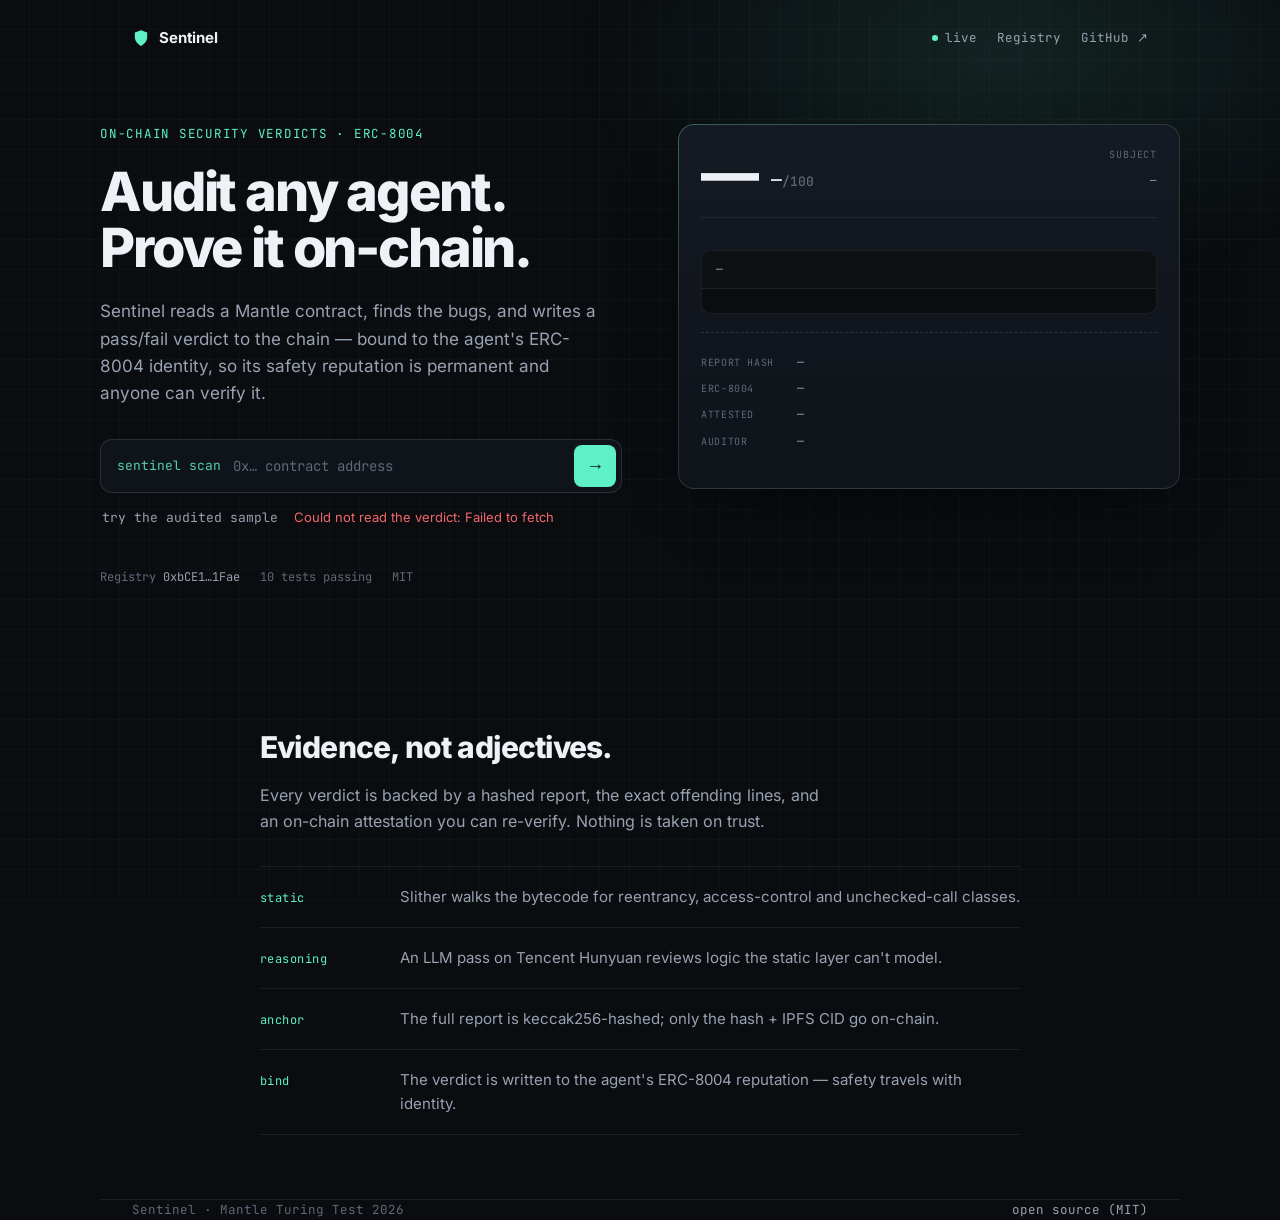
==== commit 23501a9b: "Add live registry/explorer + developers surface; populate with real PASS/FAIL verdicts" ====
--- a/docs/index.html
+++ b/docs/index.html
@@ -18,10 +18,11 @@
 
   <header class="nav wrap">
     <div class="brand"><span class="mark" aria-hidden="true"></span>Sentinel</div>
-    <div class="nav-right">
-      <span class="live"><span class="dot"></span>live · Mantle Sepolia</span>
+    <nav class="nav-right">
+      <span class="live"><span class="dot"></span>live</span>
+      <a href="registry.html">Registry</a>
       <a href="https://github.com/Yonkoo11/mantle-sentinel" target="_blank" rel="noopener">GitHub ↗</a>
-    </div>
+    </nav>
   </header>
 
   <main>
--- a/docs/styles.css
+++ b/docs/styles.css
@@ -149,4 +149,45 @@
   .cred-target { text-align: left; max-width: 100%; }
   .led { grid-template-columns: 1fr; gap: 4px; }
 }
+/* ---- nav links + registry page ---- */
+a.brand { color: var(--text); text-decoration: none; }
+.nav-right a.active { color: var(--text); }
+
+.reg-head { padding: 28px 0 24px; max-width: 680px; }
+.reg-head h1 { font-size: clamp(30px, 4vw, 44px); line-height: 1.05; letter-spacing: -0.035em; font-weight: 800; margin: 14px 0 16px; }
+.reg-head .lede { margin-bottom: 28px; }
+.stats { display: flex; gap: 40px; flex-wrap: wrap; padding-top: 4px; }
+.stat { display: flex; flex-direction: column; gap: 2px; }
+.stat .sv { font-family: var(--mono); font-size: 28px; font-weight: 500; letter-spacing: -0.02em; }
+.stat .sl { font-size: 12px; color: var(--muted); }
+
+.reg-table-wrap { margin: 16px 0 56px; }
+.reg-table { width: 100%; border-collapse: collapse; font-size: 14px; }
+.reg-table thead th { text-align: left; font-family: var(--mono); font-size: 11px; letter-spacing: 0.06em; text-transform: uppercase; color: var(--faint); font-weight: 500; padding: 0 14px 12px; border-bottom: 1px solid var(--line2); }
+.reg-table tbody td { padding: 14px; border-bottom: 1px solid var(--line); color: var(--text); vertical-align: middle; }
+.reg-table tbody tr { transition: background 120ms var(--ease); }
+@media (hover: hover) { .reg-table tbody tr:hover { background: rgba(255,255,255,0.022); } }
+.reg-table .dim { color: var(--faint); }
+.rg { display: inline-flex; align-items: center; justify-content: center; width: 28px; height: 28px; border-radius: 7px; font-weight: 800; font-size: 15px; }
+.rg-ok { color: var(--green); background: rgba(87,198,148,0.10); box-shadow: inset 0 0 0 1px rgba(87,198,148,0.28); }
+.rg-med { color: var(--amber); background: rgba(232,179,65,0.10); box-shadow: inset 0 0 0 1px rgba(232,179,65,0.28); }
+.rg-bad { color: var(--red); background: rgba(240,103,107,0.10); box-shadow: inset 0 0 0 1px rgba(240,103,107,0.28); }
+.tag { font-family: var(--mono); font-size: 11px; font-weight: 700; letter-spacing: 0.06em; padding: 3px 8px; border-radius: 5px; }
+.tag.ok { color: var(--green); box-shadow: inset 0 0 0 1px rgba(87,198,148,0.32); }
+.tag.bad { color: var(--red); box-shadow: inset 0 0 0 1px rgba(240,103,107,0.32); }
+.rowlink { color: var(--muted); font-size: 15px; }
+.rowlink:hover { color: var(--mint); }
+
+.dev { padding: 8px 0 72px; max-width: 760px; }
+.dev h2 { font-size: 26px; letter-spacing: -0.03em; font-weight: 800; margin: 0 0 12px; }
+.snippet { background: var(--base); border: 1px solid var(--line); border-radius: 12px; padding: 20px 22px; margin: 24px 0 0; font-family: var(--mono); font-size: 13px; line-height: 1.7; overflow-x: auto; color: var(--text); }
+.snippet .kw { color: #c4a2ff; } .snippet .cm { color: var(--faint); font-style: italic; } .snippet .fn { color: var(--mint); } .snippet .st { color: var(--amber); }
+
+@media (max-width: 640px) {
+  .reg-table thead { display: none; }
+  .reg-table tbody td { display: inline-block; border: 0; padding: 4px 10px 4px 0; }
+  .reg-table tbody tr { display: block; padding: 12px 0; border-bottom: 1px solid var(--line); }
+  .stats { gap: 24px; }
+}
+
 @media (prefers-reduced-motion: reduce) { *, *::before, *::after { animation-duration: .01ms !important; animation-iteration-count: 1 !important; transition-duration: .01ms !important; } }
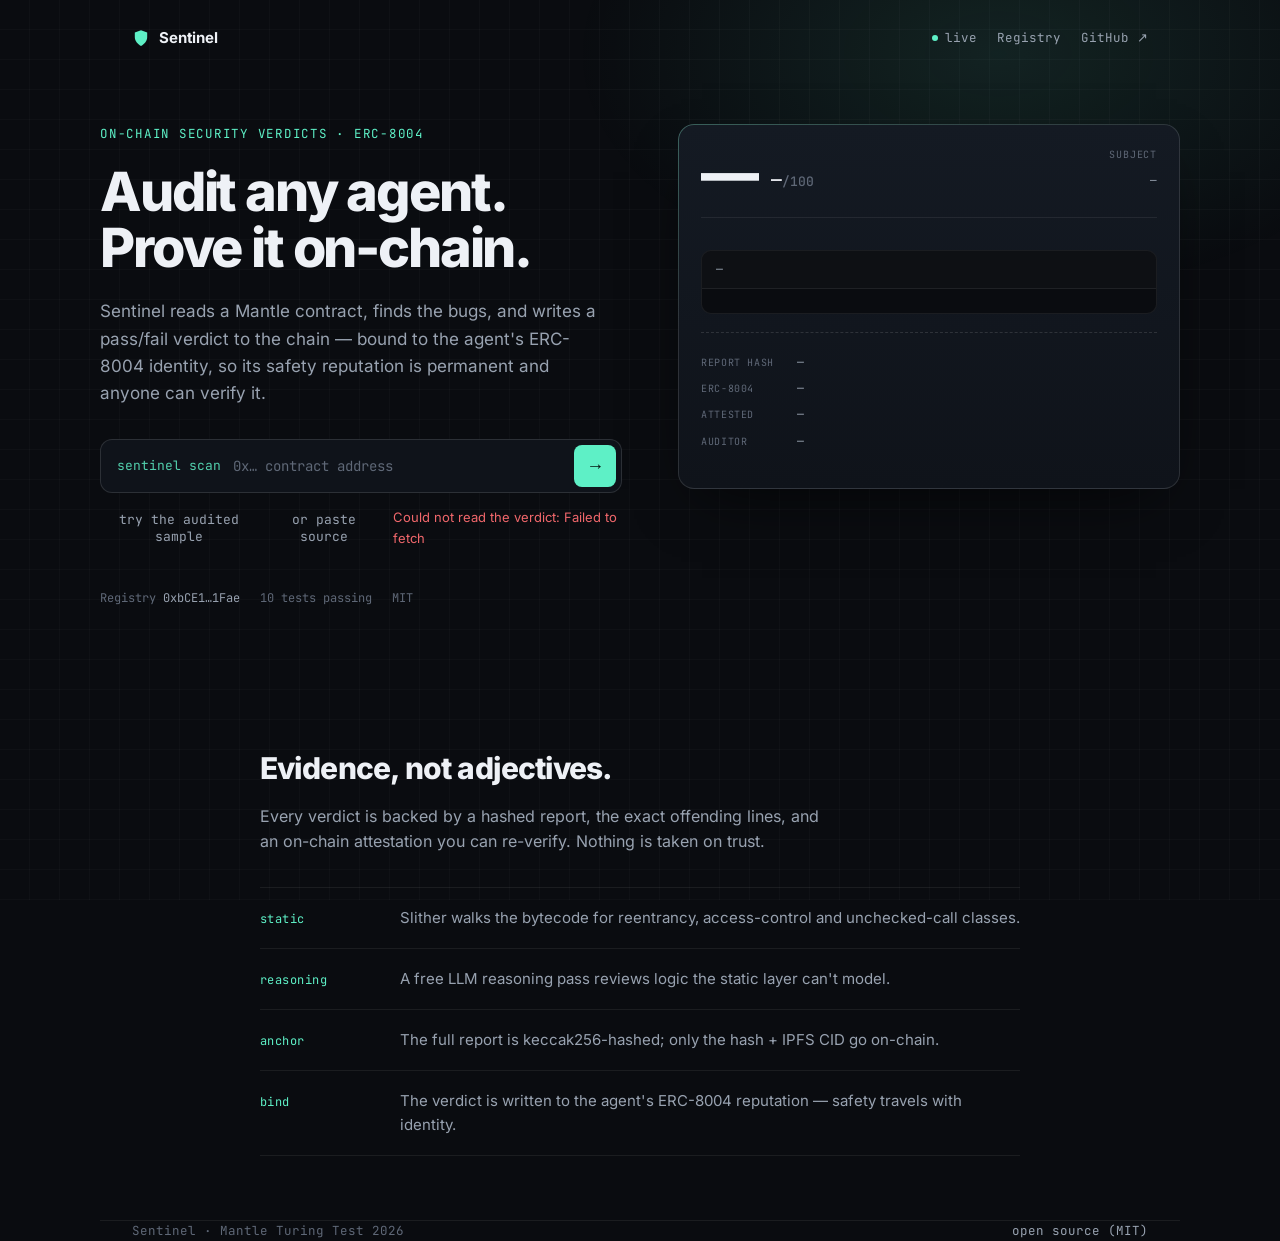
==== commit 1f344898: "Wire frontend to live audit backend: scan any address or paste source -> fresh hybrid audit" ====
--- a/docs/index.html
+++ b/docs/index.html
@@ -41,8 +41,10 @@
         </div>
         <div class="scan-meta">
           <button id="sample" class="link">try the audited sample</button>
+          <button id="paste-toggle" class="link">or paste source</button>
           <span id="status" class="status" role="status" aria-live="polite"></span>
         </div>
+        <textarea id="source" class="source-box" hidden placeholder="// paste Solidity source, then press Check" spellcheck="false"></textarea>
 
         <ul class="trust">
           <li>Registry <a id="reg-link" class="mono" target="_blank" rel="noopener"></a></li>
@@ -74,7 +76,10 @@
           <pre id="code" class="code" aria-hidden="false"></pre>
         </div>
 
+        <ul class="findings" id="findings" hidden></ul>
+
         <div class="receipt">
+          <div id="cred-note" class="cred-note" hidden></div>
           <div class="receipt-row"><span class="k">Report hash</span><code id="r-hash" class="mono">—</code></div>
           <div class="receipt-row"><span class="k">ERC-8004</span><code id="r-agent" class="mono">—</code></div>
           <div class="receipt-row"><span class="k">Attested</span><code id="r-time" class="mono">—</code></div>
@@ -90,7 +95,7 @@
         on-chain attestation you can re-verify. Nothing is taken on trust.</p>
       <div class="ledger">
         <div class="led"><span class="led-k mono">static</span><span class="led-v">Slither walks the bytecode for reentrancy, access-control and unchecked-call classes.</span></div>
-        <div class="led"><span class="led-k mono">reasoning</span><span class="led-v">An LLM pass on Tencent Hunyuan reviews logic the static layer can't model.</span></div>
+        <div class="led"><span class="led-k mono">reasoning</span><span class="led-v">A free LLM reasoning pass reviews logic the static layer can't model.</span></div>
         <div class="led"><span class="led-k mono">anchor</span><span class="led-v">The full report is keccak256-hashed; only the hash + IPFS CID go on-chain.</span></div>
         <div class="led"><span class="led-k mono">bind</span><span class="led-v">The verdict is written to the agent's ERC-8004 reputation — safety travels with identity.</span></div>
       </div>
--- a/docs/styles.css
+++ b/docs/styles.css
@@ -190,4 +190,18 @@
   .stats { gap: 24px; }
 }
 
+/* ---- live audit: paste-source box, findings list, off-chain note ---- */
+.source-box { width: 100%; margin-top: 12px; background: var(--base); border: 1px solid var(--line2); color: var(--text);
+  border-radius: 11px; padding: 12px 14px; font-family: var(--mono); font-size: 12.5px; line-height: 1.5; min-height: 120px; resize: vertical; }
+.source-box:focus { outline: none; border-color: var(--mint); box-shadow: 0 0 0 3px rgba(94,240,198,0.16); }
+.findings { list-style: none; margin: 0; padding: 0; border: 1px solid var(--line); border-radius: 10px; overflow: hidden; }
+.findings li { display: flex; gap: 12px; align-items: baseline; padding: 10px 14px; border-bottom: 1px solid var(--line); font-size: 13px; }
+.findings li:last-child { border-bottom: 0; }
+.fsev { font-family: var(--mono); font-size: 10px; font-weight: 700; letter-spacing: 0.05em; text-transform: uppercase; padding: 2px 7px; border-radius: 4px; flex: none; min-width: 58px; text-align: center; }
+.fsev.high { color: var(--red); box-shadow: inset 0 0 0 1px rgba(240,103,107,0.4); }
+.fsev.med { color: var(--amber); box-shadow: inset 0 0 0 1px rgba(232,179,65,0.4); }
+.fsev.low { color: var(--muted); box-shadow: inset 0 0 0 1px var(--line2); }
+.ftxt { color: var(--text); }
+.cred-note { font-size: 11.5px; color: var(--amber); margin-bottom: 12px; line-height: 1.4; }
+
 @media (prefers-reduced-motion: reduce) { *, *::before, *::after { animation-duration: .01ms !important; animation-iteration-count: 1 !important; transition-duration: .01ms !important; } }
